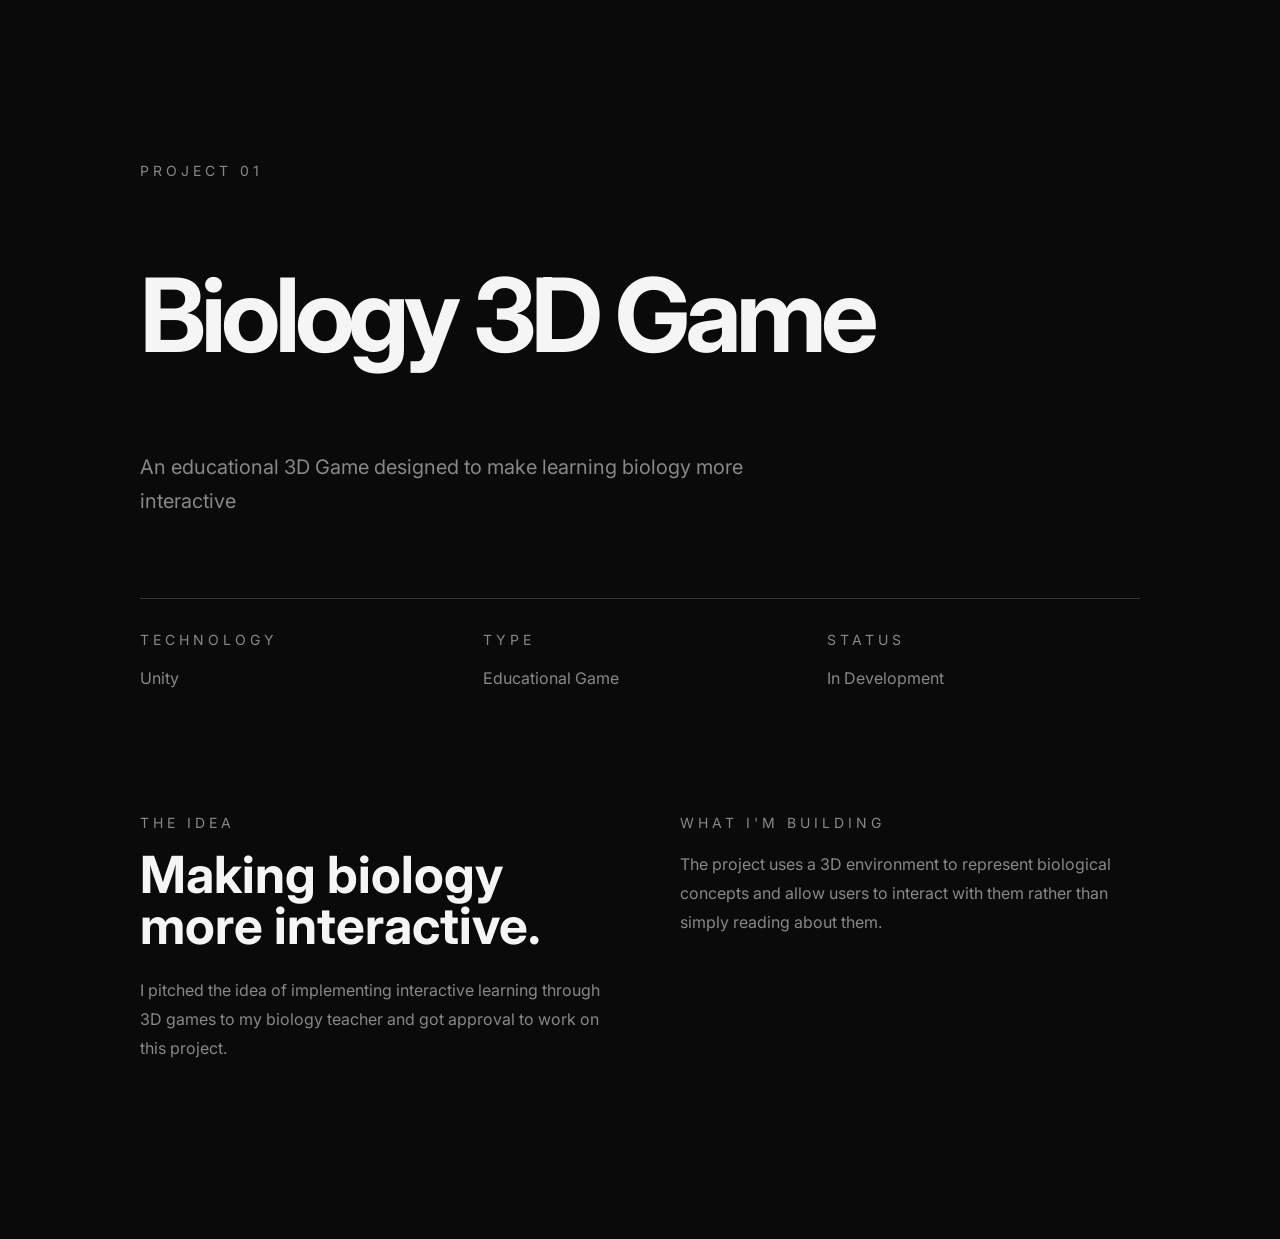
==== projects/biology-game.html @ 47560b0d "Create biology game project page" ====
<!DOCTYPE html>
<html lang="en">
    <head>
        <meta charset="UTF-8">
        <meta name="viewport" content="width=device-width, initial-scale=1.0">
        <title>Biology 3D Game - Daanish</title>
        <link rel="stylesheet" href="../style.css">
    </head>
    <body>
        <main>
            <section class="project-page">
                <p class="a1">
                    PROJECT 01
                </p>
                <h1>Biology 3D Game</h1>
                <p class="project-introduction">
                    An educational 3D Game designed to make learning biology more interactive
                </p>
                <div class="project-meta">
                    <div>
                        <p class="a1">TECHNOLOGY</p>
                        <p>Unity</p>
                    </div>
                    <div>
                        <p class="a1">TYPE</p>
                        <p>Educational Game</p>
                    </div>
                    <div>
                        <p class="a1">STATUS</p>
                        <p>In Development</p>
                    </div>
                </div>
                <section class="project-story">
                    <div>
                        <p class="a1">THE IDEA</p>
                        <h2>Making biology more interactive.</h2>
                        <p>
                            I pitched the idea of implementing interactive learning through 3D games to my biology teacher and got approval to work on this project.
                        </p>
                    </div>
                    <div>
                        <p class="a1">WHAT I'M BUILDING</p>
                        <p>
                            The project uses a 3D environment to represent biological concepts and allow users to interact with them rather than simply reading about them.
                        </p>
                    </div>
                </section>
            </section>
        </main>
    </body>
</html>
---- style.css ----
@import url('https://fonts.googleapis.com/css2?family=Inter:wght@400;500;600;700&display=swap');
:root {
    --background: #0a0a0a;
    --text: #f5f5f5;
    --muted: #888888;
    --border: #333333;
}
html {
    scroll-behavior: smooth;
}
body {
    background-color: var(--background);
    color: var(--text);
    font-family: 'Inter', sans-serif;
    margin: 0;
    font-size: 16px;
    line-height: 1.6;
}
::selection {
    background-color: var(--text);
    color: var(--background);
}
@keyframes fadeUp {
    from {
        opacity: 0;
        transform: translateY(20px);
    }
    to {
        opacity: 1;
        transform: translateY(0);
    }
}
.project-link {
    display: inline-block;
    margin-top: auto;
    padding-top: 20px;
    color: var(--text);
    text-decoration: none;
    font-size: 14px;
    font-weight: 600;
    transition: transform 0.2 ease;
}
.project-link:hover {
    transform: translateX(5px);
}
.project-link::after {
    content: "";
    display: inline-block;
    width: 0;
    height: 1px;
    background-color: currentColor;
    vertical-align: middle;
    transition: width 0.2 ease;
}
.project-link:hover::after {
    width: 30px;
    margin-left: 8px;
}
.project-page {
    max-width: 1000px;
    margin: 0 auto;
    padding: 160px 60px;
}
.project-introduction {
    max-width: 650px;
    margin-top: 30px;
    color: var(--muted);
    font-size: 20px;
    line-height: 1.7;
}
.project-meta {
    display: grid;
    grid-template-columns: repeat(3, 1fr);
    gap: 30px;
    margin-top: 80px;
    padding-top: 30px;
    border-top: 1px solid var(--border);
}
.project-meta p:last-child {
    margin: 0;
    color: var(--muted);
}
.project-story {
    display: grid;
    grid-template-columns: 1fr 1fr;
    gap: 80px;
    margin-top: 120px;
}
.project-story h2 {
    font-size: clamp(2rem, 4vw, 3.5rem);
    line-height: 1;
    margin: 0 0 25px 0;
}
.project-story p:not(.a1) {
    color: var(--muted);
    line-height: 1.8;
}
.hero-content {
    animation: fadeUp 0.8s ease forwards;
}
a {
    color: inherit;
    text-decoration-thickness: 1px;
    text-underline-offset: 4px;
}
h1 {
    font-size: clamp(3rem, 8vw, 7rem);
    line-height: 0.95;
    letter-spacing: -0.05em;
}
nav {
    display: flex;
    justify-content: space-between;
    align-items: center;
    padding: 25px 60px;
    position: sticky;
    top: 0;
    z-index: 1000;
    background-color: var(--background);
}
nav a {
    color: var(--text);
    text-decoration: none;
    transition: opacity 0.2s ease;
}
nav a:hover {
    opacity: 0.6;
}
#home {
    min-height: 80vh;
    display: flex;
    flex-direction: column;
    justify-content: center;
    padding: 80px 60px;
}
#home h1 {
    font-size: clamp(3.5rem, 10vw, 8rem);
    margin: 0;
}
.a1 {
    font-size: 14px;
    letter-spacing: 4px;
    color: var(--muted);
    margin: 0 0 15px 0;
}
#home h2 {
    font-size: clamp(1.2rem, 2vw, 1.8rem);
    font-weight: 400;
    color: var(--muted);
    margin: 20px 0;
}
#home > p:not(.a1) {
    max-width: 500px;
    color: var(--muted);
    line-height: 1.7;
    margin-bottom: 30px;
}
#home a {
    display: inline-block;
    padding: 14px 24px;
    border: 1px solid var(--text);
    color: var(--text);
    text-decoration: none;
    transition: background-color 0.2s ease, color 0.2 ease;
}
.hero-buttons {
    display: flex;
    gap: 15px;
}
.logo {
    font-size: 24px;
    font-weight: bold;
}
.nav-links {
    display: flex;
    gap: 30px;
}
#home a:hover {
    background-color: var(--text);
    color: var(--background);
}
.section-heading {
    margin-bottom: 40px;
}
.section-heading h2 {
    font-size: clamp(2.5rem, 6vw, 5rem);
    line-height: 1;
    letter-spacing: -0.04em;
}
.section-heading .a1 {
    margin-bottom: 15px;
}
#about {
    padding: 120px 60px;
}
.about-content {
    display: grid;
    grid-template-columns: 1fr 1fr;
    gap: 60px;
}
.about-content p {
    color: var(--muted);
    line-height: 1.8;
    max-width: 600px;
}
#projects {
    padding: 120px 60px;
}
.project-grid {
    display: grid;
    grid-template-columns: repeat(3, 1fr);
    gap: 25px;
}
.project-card {
    border: 1px solid var(--border);
    padding: 30px;
    min-height: 300px;
    display: flex;
    flex-direction: column;
    transition: transform 0.2s ease, border-color 0.2s ease;
}
.project-card:hover {
    transform: translateY(-5px);
    border-color: var(--text);
}
.project-tech {
    margin: 0;
    color: var(--text);
    font-size: 14px;
}
.project-card h3 {
    font-size: 28px;
    margin: 0 0 15px 0;
}
.project-card > p:not(.project-number):not(.project-tech) {
    color: var(--muted);
    line-height: 1.7;
}
.project-number {
    color: var(--muted);
    font-size: 14px;
    margin: 0 0 40px 0;
}
#skills {
    padding: 120px 60px;
}
.skills-grid {
    display: grid;
    grid-template-columns: repeat(2, 1fr);
    gap: 1px;
    background-color: var(--border);
}
.skill-group {
    background-color: var(--background);
    padding: 40px;
}
.skill-group h3 {
    font-size: 24px;
    margin: 0 0 15px 0;
}
.skill-group p {
    color: var(--muted);
    line-height: 1.7;
    margin: 0;
}
#achievements {
    padding: 120px 60px;
}
.achievement-list {
    border-top: 1px solid var(--border);
}
.achievement {
    display: grid;
    grid-template-columns: 60px 1fr;
    padding: 30px 0;
    border-bottom: 1p solid var(--border);
}
.achievement > span {
    color: var(--muted);
    font-size: 14px;
}
.achievement h3 {
    margin: 0 0 8px 0;
    font-size: 22px;
}
.achievement p {
    margin: 0;
    color: var(--muted);
    line-height: 1.6;
}
#education {
    padding: 120px 60px;
}
.education-list {
    border-top: 1px solid var(--border);
}
.education-item {
    display: grid;
    grid-template-columns: 180px 1fr;
    gap: 40px;
    padding: 35px 0;
    border-bottom: 1px solid var(--border);
}
.education-year {
    color: var(--muted);
    font-size: 14px;
}
.education-info h3 {
    margin: 0 0 10px 0;
    font-size: 24px;
}
.education-info p {
    margin: 0;
    max-width: 600px;
    color: var(--muted);
    line-height: 1.7;
}
#contact {
    padding: 120px 60px;
}
.contact-content {
    max-width: 700px;
}
.contact-content > p {
    color: var(--muted);
    line-height: 1.8;
    font-size: 18px;
    margin-bottom: 35px;
}
.contact-links {
    display: flex;
    gap: 15px;
    flex-wrap: wrap;
}
.contact-links a {
    display: inline-block;
    padding: 14px 24px;
    border: 1px solid var(--border);
    color: var(--text);
    text-decoration: none;
    transition: 
        background-color 0.2 ease,
        color 0.2 ease,
        border-color 0.2 ease;
}
.contact-links a:hover {
    background-color: var(--text);
    color: var(--background);
    border-color: var(--text);
}
footer {
    padding: 40px 60px;
    border-top: 1px solid var(--border);
    color: var(--muted);
    font-size: 14px;
}
.menu-toggle {
    display: none;
    background: none;
    border: none;
    color: var(--text);
    font-size: 28px;
    cursor: pointer;
}
@media (max-width: 768px) {
    #home,
    #about {
        padding-left: 25px;
        padding-right: 25px;
    }
    .about-content {
        grid-template-columns: 1fr;
    }
    #projects {
        padding-left: 25px;
        padding-right: 25px;
    }
    .project-grid {
        grid-template-columns: 1fr;
    }
    #skills {
        padding-left: 25px;
        padding-right: 25px;
    }
    .skills-grid {
        grid-template-columns: 1fr;
    }
    #achievements {
        padding-left: 25px;
        padding-right: 25px;
    }
    #education {
        padding-left: 25px;
        padding-right: 25px;
    }
    .education-item {
        grid-template-columns: 1fr;
        gap: 10px;
    }
    footer {
        padding-left: 25px;
        padding-right: 25px;
    }
    .menu-toggle {
        display: block;
    }
    .nav-links {
        display: none;
        position: absolute;
        top: 100%;
        left: 0;
        right: 0;
        z-index: 1001;
        flex-direction: column;
        padding: 20px 25px;
        background-color: var(--background);
        border-bottom: 1px solid var(--border);
    }
    .nav-links.active {
        display: flex;
    }
    .project-page {
        padding-left: 25px;
        padding-right: 25px;
    }
    .project-meta {
        grid-template-columns: 1fr;
        gap: 25px;
    }
    .project-story {
        grid-template-columns: 1fr;
        gap: 50px;
    }
}
@media (prefers-reduced-motion: reduce) {
    html {
        scroll-behavior: auto;
    }
    *,
    *::before,
    *::after {
        animation-duration: 0.01ms !important;
        animation-iteration-count: 1 !important;
        transition-duration: 0.01ms !important;
    }
}
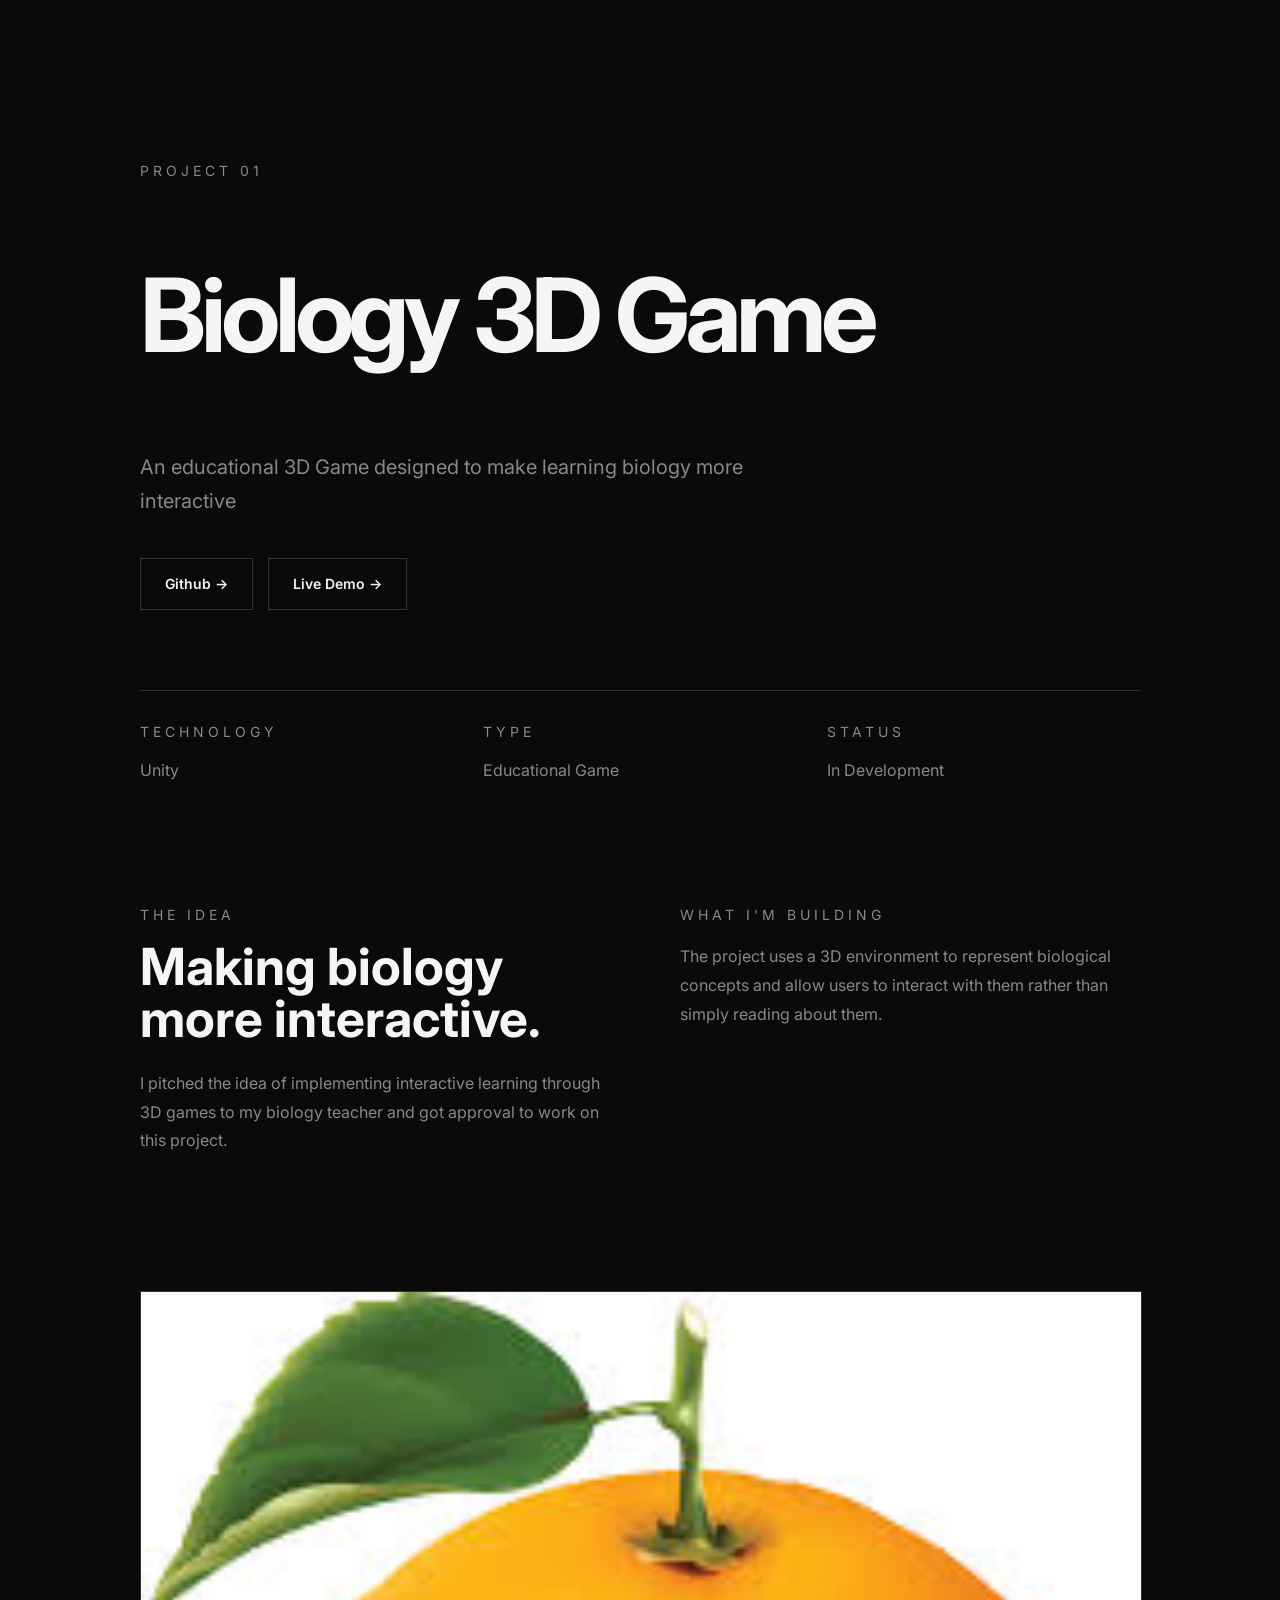
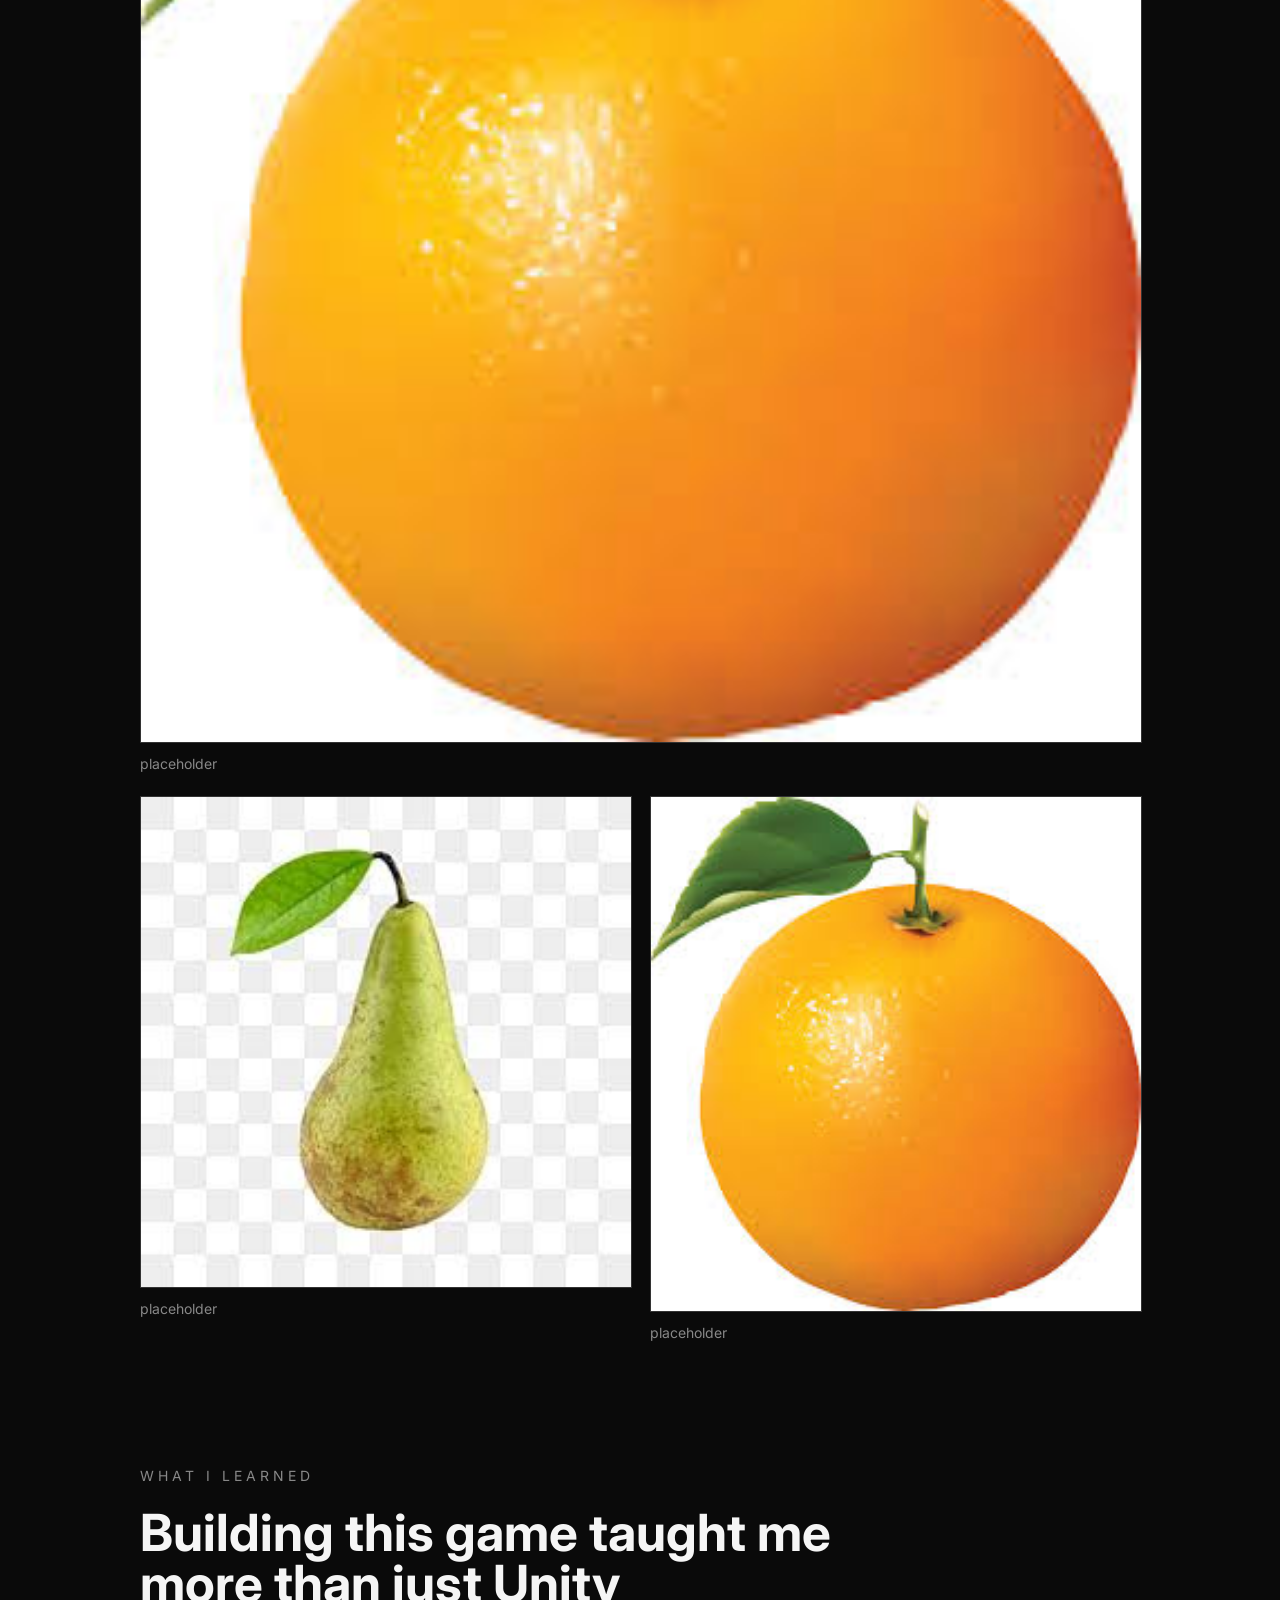
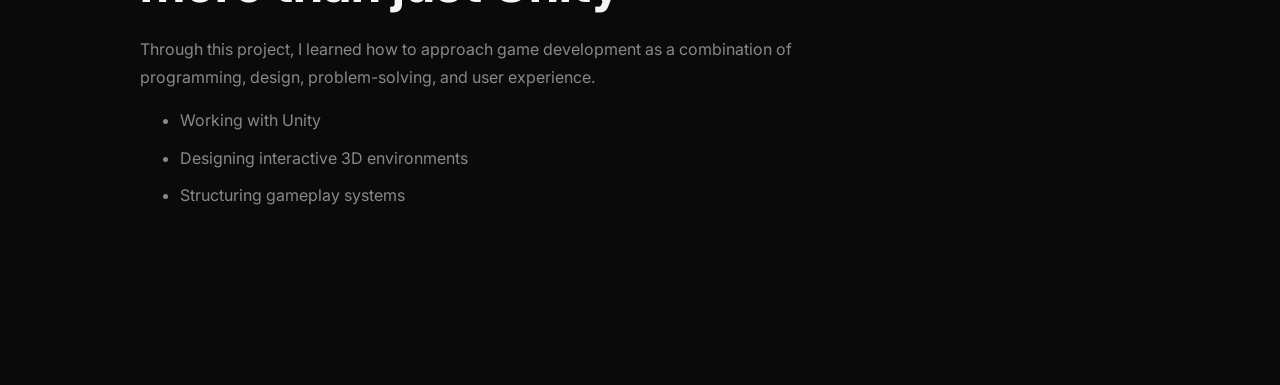
==== commit baf81f55: "Finished project page template" ====
--- a/projects/biology-game.html
+++ b/projects/biology-game.html
@@ -16,6 +16,14 @@
                 <p class="project-introduction">
                     An educational 3D Game designed to make learning biology more interactive
                 </p>
+                <div class="project-actions">
+                    <a href="https://github.com/Denzixy/Python" target="_blank" rel="noopener noreferrer">
+                        Github ->
+                    </a>
+                    <a href="#" target="_blank" rel="noopener noreferrer">
+                        Live Demo ->
+                    </a>
+                </div>
                 <div class="project-meta">
                     <div>
                         <p class="a1">TECHNOLOGY</p>
@@ -45,6 +53,40 @@
                         </p>
                     </div>
                 </section>
+                <section class="project-gallery">
+                    <figure>
+                        <img src="../assets/biology/orange.jpg" alt="temporary image of an orange">
+                        <figcaption>
+                            placeholder
+                        </figcaption>
+                    </figure>
+                        <div class="gallery-grid">
+                        <figure>
+                            <img src="../assets/biology/pear.jpg" alt="temporary image of a pear">
+                            <figcaption>
+                                placeholder
+                            </figcaption>
+                        </figure>
+                        <figure>
+                            <img src="../assets/biology/orange.jpg" alt="temporary image of an orange">
+                            <figcaption>
+                                placeholder
+                            </figcaption>
+                        </figure>
+                    </div>
+                </section>
+                <section class="project-learning">
+                    <p class="a1">WHAT I LEARNED</p>
+                    <h2>Building this game taught me more than just Unity</h2>
+                    <p>
+                        Through this project, I learned how to approach game development as a combination of programming, design, problem-solving, and user experience.
+                    </p>
+                    <ul>
+                        <li>Working with Unity</li>
+                        <li>Designing interactive 3D environments</li>
+                        <li>Structuring gameplay systems</li>
+                    </ul>
+                </section>
             </section>
         </main>
     </body>
--- a/style.css
+++ b/style.css
@@ -94,6 +94,68 @@
 .project-story p:not(.a1) {
     color: var(--muted);
     line-height: 1.8;
+}
+.project-gallery {
+    margin-top: 120px;
+}
+.project-gallery img {
+    display: block;
+    width: 100%;
+    height: auto;
+    border: 1px solid var(--border);
+}
+.gallery-grid {
+    display: grid;
+    grid-template-columns: 1fr 1fr;
+    gap: 20px;
+    margin-top: 20px;
+}
+.project-gallery figure {
+    margin: 0;
+}
+.project-gallery figcaption {
+    margin-top: 10px;
+    color: var(--muted);
+    font-size: 14px;
+}
+.project-actions {
+    display: flex;
+    gap: 15px;
+    margin-top: 40px;
+    flex-wrap: wrap;
+}
+.project-actions a {
+    display: inline-block;
+    padding: 14px 24px;
+    border: 1px solid var(--border);
+    color: var(--text);
+    text-decoration: none;
+    font-size: 14px;
+    font-weight: 600;
+    transition: 
+        background-color 0.2s ease,
+        color 0.2s ease;
+}
+.project-actions a:hover {
+    background-color: var(--text);
+    color: var(--background);
+}
+.project-learning {
+    max-width: 700px;
+    margin-top: 120px;
+}
+.project-learning h2 {
+    font-size: clamp(2rem, 4vw, 3.5rem);
+    line-height: 1;
+    margin: 20px 0 25px;
+}
+.project-learning p:not(.a1) {
+    color: var(--muted);
+    line-height: 1.8;
+}
+.project-learning li {
+    margin-bottom: 12px;
+    color: var(--muted);
 }
 .hero-content {
     animation: fadeUp 0.8s ease forwards;
@@ -431,6 +493,9 @@
         grid-template-columns: 1fr;
         gap: 50px;
     }
+    .gallery-grid {
+        grid-template-columns: 1fr;
+    }
 }
 @media (prefers-reduced-motion: reduce) {
     html {
